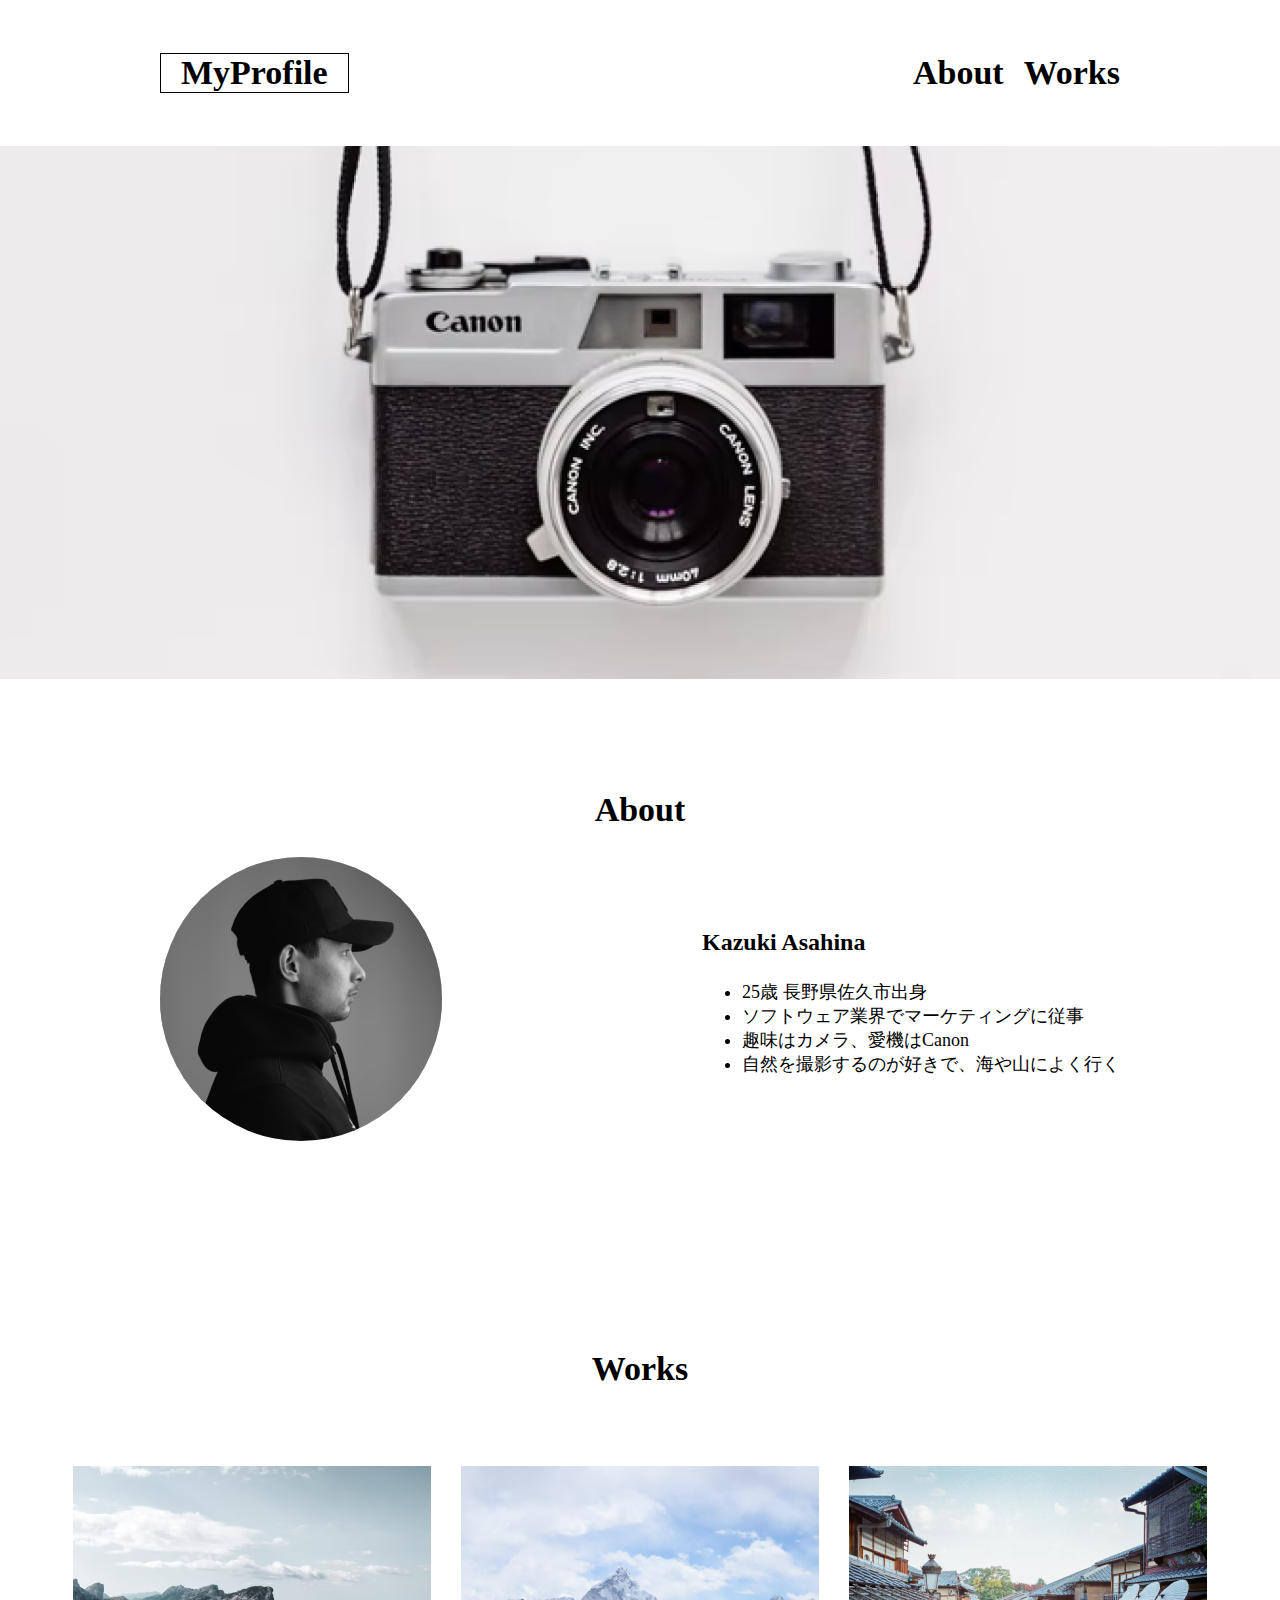
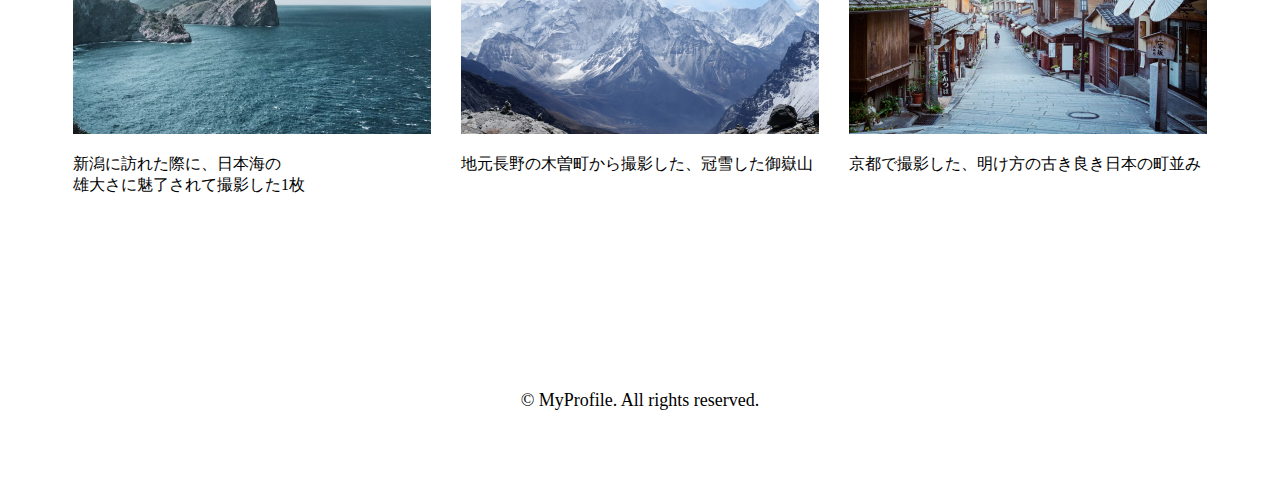
==== kadai_001/index.html @ 2a931416 "kada_001提出" ====
<!DOCTYPE html>
<html>

  <head>  
    <meta name="discription" content="朝比奈一樹の趣味のカメラを掲載します">
    <meta name="viewport" content="width=device-width,initial-scale=1.0">
    <title>MyProfile</title>
    <meta charset="utf-8">
    <link rel="stylesheet" href="style.css">
    <link rel="preconnect" href="https://fonts.googleapis.com">
    <link rel="preconnect" href="https://fonts.gstatic.com" crossorigin>
    <link href="https://fonts.googleapis.com/css2?family=Josefin+Sans&family=Noto+Sans+JP&family=Noto+Sans:ital,wght@0,100..900;1,100..900&display=swap" rel="stylesheet">
  </head> 
<body>
<header class="header">
  <h1 class="header-logo">MyProfile</h1>
  <nav class="nav">
    <ul>
      <li><a href="#about">About</a></li>
      <li><a href="#works">Works</a></li>
    </ul>
  </nav>

</header>
<main class="main">
  <article>
    <div class="main-pic">
      <img src="images/main.png" alt="camera">
    </div>
    <div class="about">
    <h2>About</h2>
    <section class="about-inner">
      <img src="images/about.png" alt="KazukiAsahina">
      <div>  
      <h3>Kazuki Asahina</h3>
      <ul class="inner-container">
        <li>25歳 長野県佐久市出身</li>
        <li>ソフトウェア業界でマーケティングに従事</li>
        <li>趣味はカメラ、愛機はCanon</li>
        <li>自然を撮影するのが好きで、海や山によく行く</li>
      </ul>
      </div>
    </section>
    </div>
    <div class="works">
    <h2>Works</h2>
    <section class="works-inner">
      <div>
        <img src="images/works1.png" alt="日本海" id="nihonkai-pic">
        <p>新潟に訪れた際に、日本海の<br>雄大さに魅了されて撮影した1枚</p>
      </div>
      <div >
        <img src="images/works2.png" alt="御嶽山" id="nagano-pic">
        <p>地元長野の木曽町から撮影した、冠雪した御嶽山</p>
      </div>
      <div>
        <img src="images/works3.png" alt="京都" id="kyoto-pic">
        <p>京都で撮影した、明け方の古き良き日本の町並み</p>
      </div>
     </section>
  </div>
  </article>

</main>
<footer class="footer">
<p>© MyProfile. All rights reserved.</p>
</footer>
</body>
---- kadai_001/style.css ----
body {
  margin: 0px;
  padding: 0px;
}

/*ヘッダー*/
.header {
  display: flex;
  justify-content: space-between;
  max-width: 960px;
  margin: 0 auto;
  align-items: center;
  padding: 30px 0;

}

.header-logo {
  border: solid 1px black;
  padding: 0 20px;
  font-size: 34px;
}

nav ul{
  display: flex;
  list-style: none;
  gap: 20px;

}

nav a{
  text-decoration: none;
  color:black;
  font-size:34px;
  font-weight: bold;
}

/*メインビジュアル*/

.main-pic img{
width: 100%;
}

/*About*/
.about {
 padding:80px 0;

}

.about h2{
  text-align:center;
  font-size: 34px;
}

.about-inner {
  display:flex;
  justify-content:space-between;
  max-width: 960px;
  margin: 0 auto;
  align-items: center;
}

.about-inner img{
  border-radius: 50%;
}

.about-inner h3 {
  font-size:24px;
}

.inner-container {
  font-size: 18px;
}

/*works*/
.works {
padding:100px 0;
}

.works h2{
  text-align:center;
  font-size: 34px;
  padding-bottom:50px;
}


.works-inner {
  display:flex;
  justify-content:center;
  gap: 30px;
  margin:auto 0;
}

/*footer*/
.footer {
  font-size: 18px;
  text-align:center;
  padding:60px 0;
}


/*スマホ対応*/
@media (max-width: 767px) { 
  .header-logo{
  font-size: 28px;
}

nav a{
  font-size:28px;
}
.main-pic img{
  width: 100%;
  padding-top:30px;
  }

  .about {
    padding:30px 0;
  }
  .about-inner {
    display: flex;
    flex-direction: column;
  }

  .about-inner h3{
    text-align:center;
  }

  .works-inner {
    display:flex;
    flex-direction: column;
    justify-content:center;
    gap: 30px;
    margin:auto 0;
  }

  .works-inner p {
    text-align: center;
  }

  #nihonkai-pic {
    position: relative;
    left:35px;
  }

  #nagano-pic {
    position: relative;
    left:35px;
  }

  #kyoto-pic {
    position: relative;
    left:35px;
  }
  }
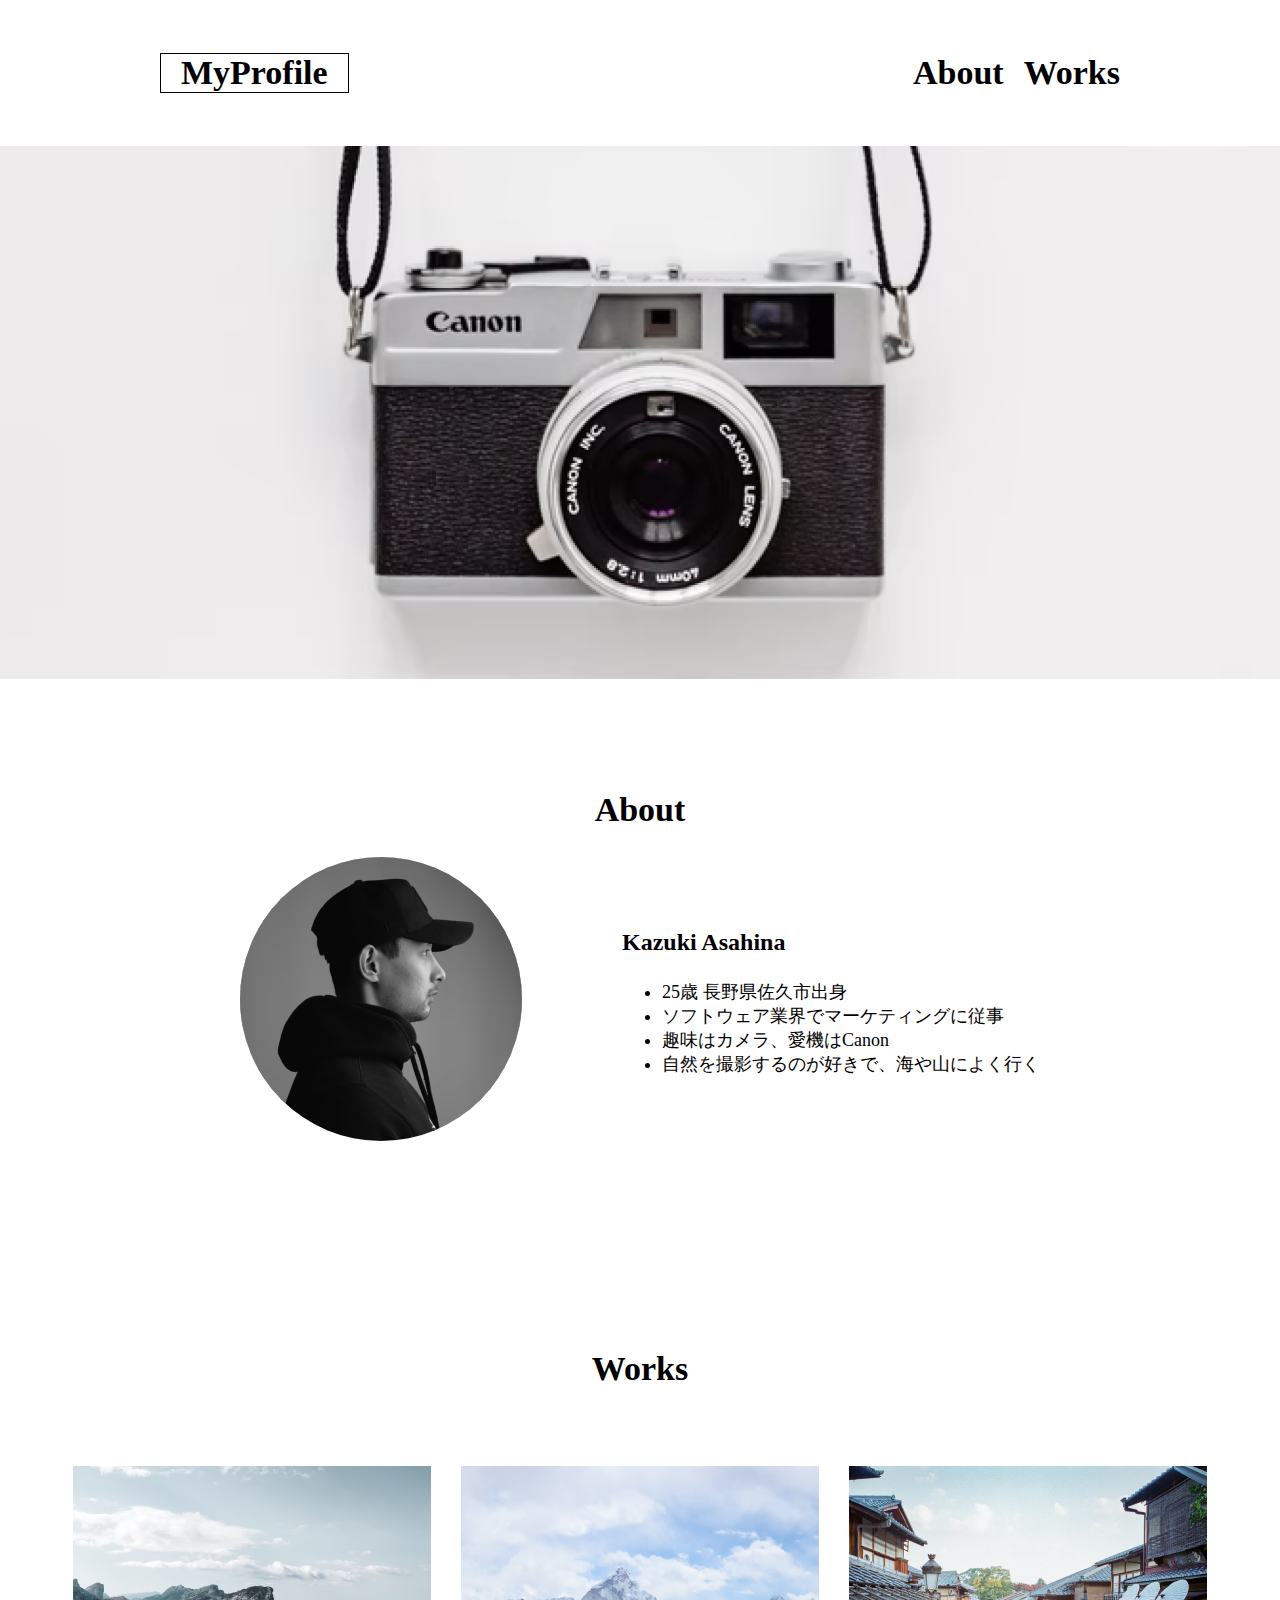
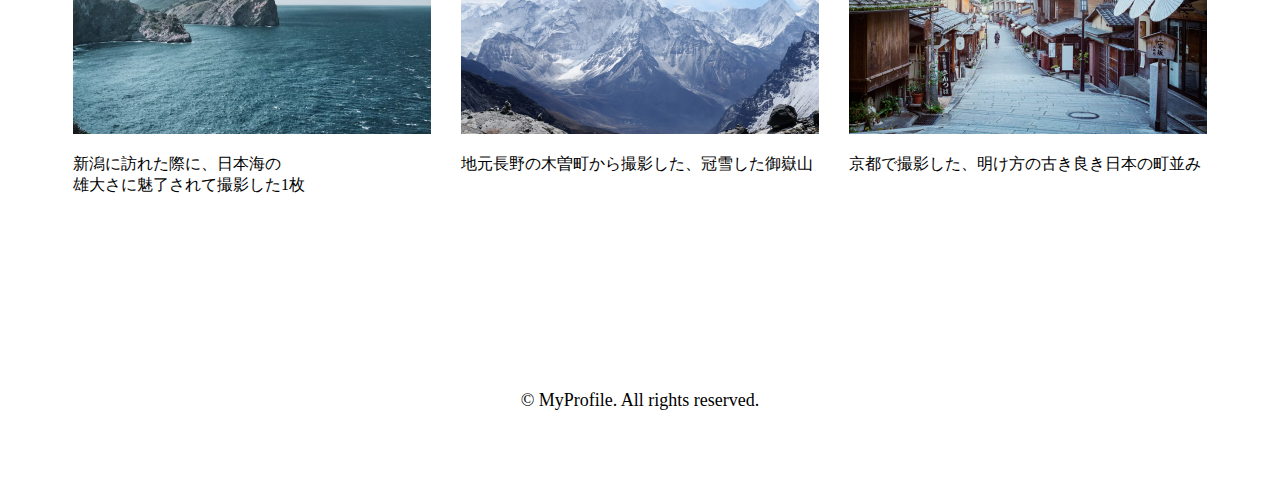
==== commit a4246371: "kadai_001再提出" ====
--- a/kadai_001/index.html
+++ b/kadai_001/index.html
@@ -13,7 +13,7 @@
   </head> 
 <body>
 <header class="header">
-  <h1 class="header-logo">MyProfile</h1>
+  <h1 class="header-logo"><a href="index.html">MyProfile</a></h1>
   <nav class="nav">
     <ul>
       <li><a href="#about">About</a></li>
@@ -28,7 +28,7 @@
       <img src="images/main.png" alt="camera">
     </div>
     <div class="about">
-    <h2>About</h2>
+    <h2 id="about">About</h2>
     <section class="about-inner">
       <img src="images/about.png" alt="KazukiAsahina">
       <div>  
@@ -43,7 +43,7 @@
     </section>
     </div>
     <div class="works">
-    <h2>Works</h2>
+    <h2 id="works">Works</h2>
     <section class="works-inner">
       <div>
         <img src="images/works1.png" alt="日本海" id="nihonkai-pic">
--- a/kadai_001/style.css
+++ b/kadai_001/style.css
@@ -18,6 +18,11 @@
   border: solid 1px black;
   padding: 0 20px;
   font-size: 34px;
+}
+
+.header-logo a {
+  text-decoration: none;
+  color:black;
 }
 
 nav ul{
@@ -53,7 +58,8 @@
 
 .about-inner {
   display:flex;
-  justify-content:space-between;
+  justify-content:center;
+  gap: 100px;
   max-width: 960px;
   margin: 0 auto;
   align-items: center;
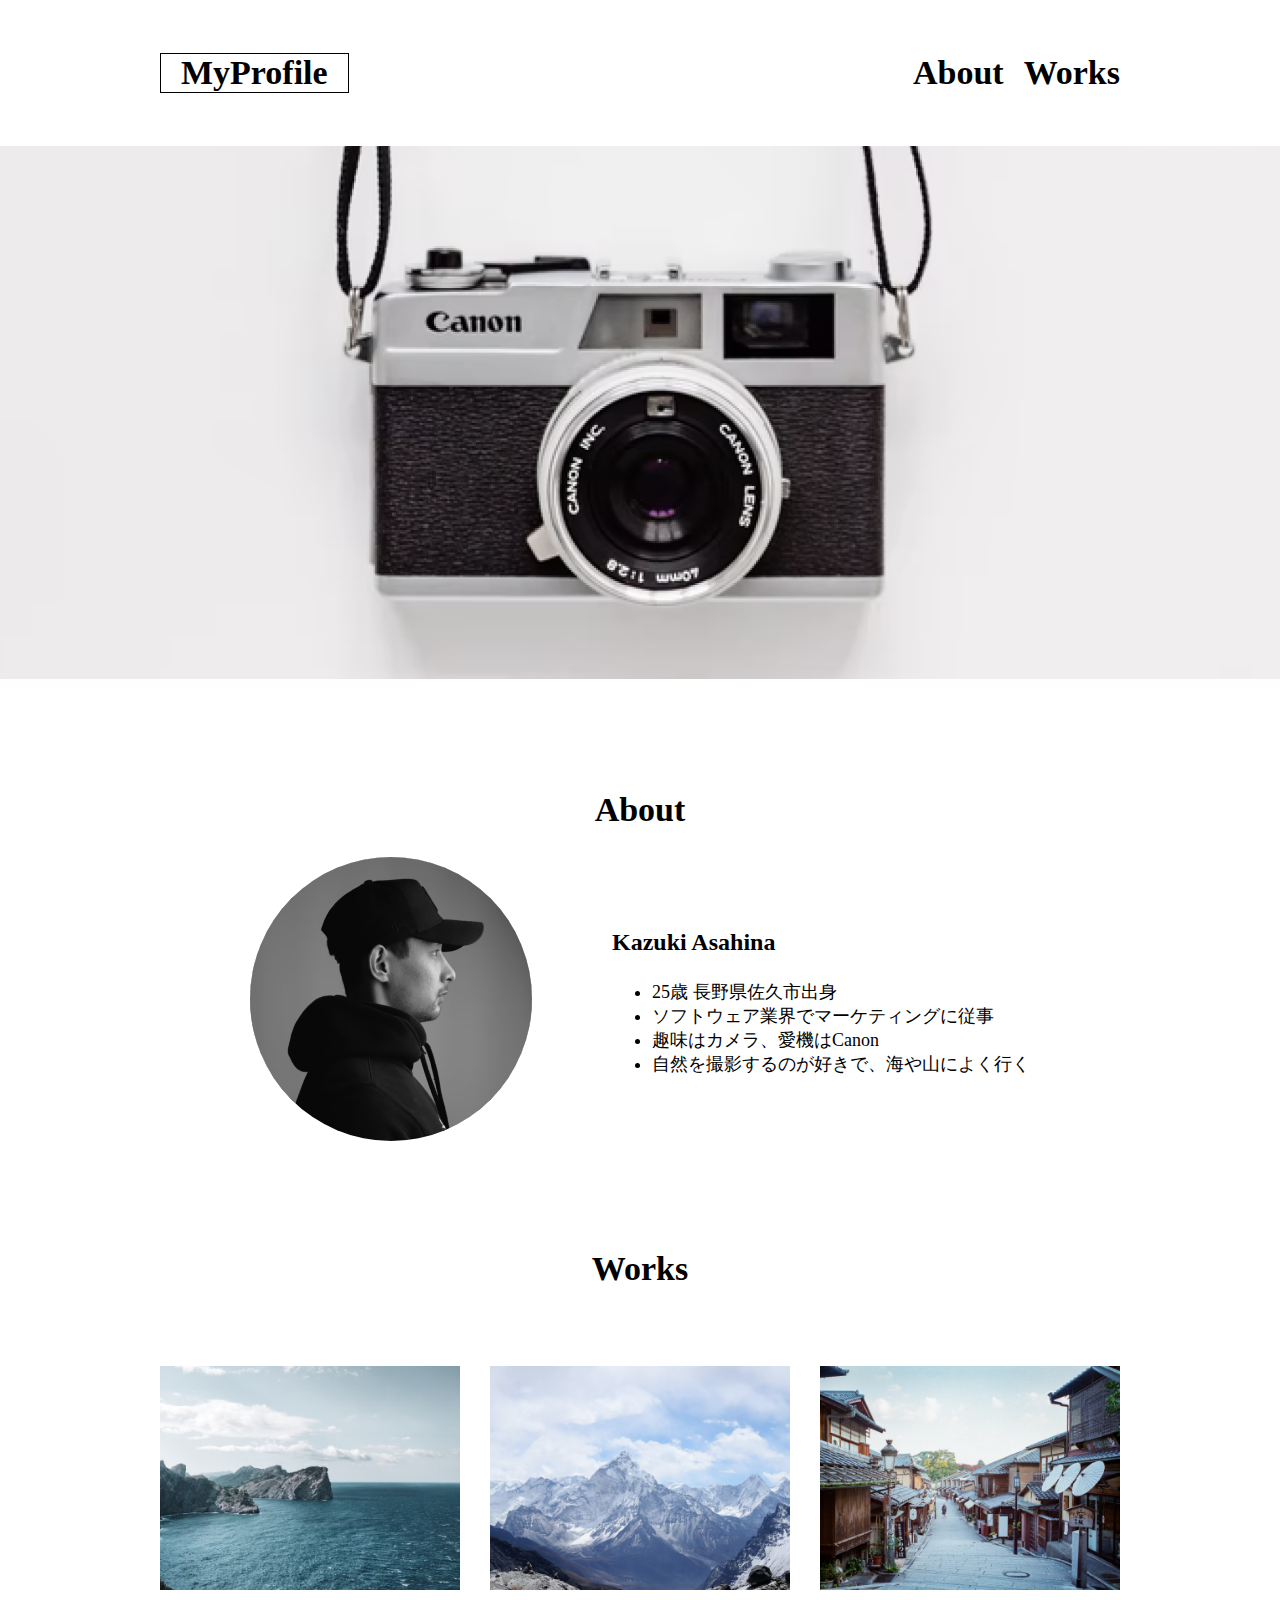
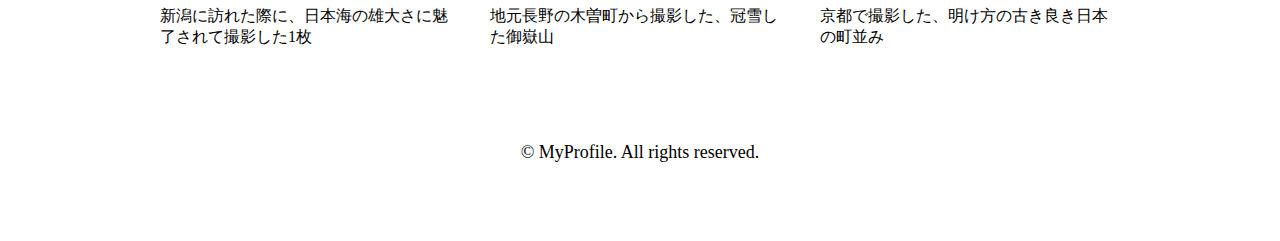
==== commit 276cd8af: "kadai_001再提出" ====
--- a/kadai_001/index.html
+++ b/kadai_001/index.html
@@ -46,15 +46,15 @@
     <h2 id="works">Works</h2>
     <section class="works-inner">
       <div>
-        <img src="images/works1.png" alt="日本海" id="nihonkai-pic">
-        <p>新潟に訪れた際に、日本海の<br>雄大さに魅了されて撮影した1枚</p>
+        <img src="images/works1.png" alt="日本海" class="images-pic">
+        <p>新潟に訪れた際に、日本海の雄大さに魅了されて撮影した1枚</p>
       </div>
       <div >
-        <img src="images/works2.png" alt="御嶽山" id="nagano-pic">
+        <img src="images/works2.png" alt="御嶽山" class="images-pic">
         <p>地元長野の木曽町から撮影した、冠雪した御嶽山</p>
       </div>
       <div>
-        <img src="images/works3.png" alt="京都" id="kyoto-pic">
+        <img src="images/works3.png" alt="京都" class="images-pic">
         <p>京都で撮影した、明け方の古き良き日本の町並み</p>
       </div>
      </section>
--- a/kadai_001/style.css
+++ b/kadai_001/style.css
@@ -59,10 +59,11 @@
 .about-inner {
   display:flex;
   justify-content:center;
-  gap: 100px;
+  gap: 80px;
   max-width: 960px;
   margin: 0 auto;
   align-items: center;
+  padding: 0 10px;
 }
 
 .about-inner img{
@@ -77,11 +78,8 @@
   font-size: 18px;
 }
 
-/*works*/
-.works {
-padding:100px 0;
-}
-
+
+/*Works*/
 .works h2{
   text-align:center;
   font-size: 34px;
@@ -93,8 +91,24 @@
   display:flex;
   justify-content:center;
   gap: 30px;
-  margin:auto 0;
-}
+  margin:0 auto;
+  max-width: 960px;
+
+}
+
+.works-inner > div {
+  width:calc((100% - 60px)/3);
+}
+
+
+.images-pic {
+  max-width:100%;
+  height: auto;
+  vertical-align: bottom;
+}
+
+
+
 
 /*footer*/
 .footer {
@@ -106,54 +120,83 @@
 
 /*スマホ対応*/
 @media (max-width: 767px) { 
+
+.header {
+  display: flex;
+  justify-content: center;
+  width: 100%;
+  margin: 0 auto;
+  align-items: center;
+  padding: 15px 0;
+
+}
+
+nav ul{
+  display: flex;
+  list-style: none;
+  gap: 15px;
+  padding-left:20px;
+
+}
+
   .header-logo{
   font-size: 28px;
-}
+  padding: 0 15px;
+}
+
 
 nav a{
-  font-size:28px;
-}
-.main-pic img{
-  width: 100%;
-  padding-top:30px;
-  }
+  font-size:21px;
+}
+
 
   .about {
-    padding:30px 0;
-  }
+    padding:10px 0 30px 0;
+  }
+
   .about-inner {
     display: flex;
     flex-direction: column;
-  }
+    gap:0;
+    padding:40px 0 0;
+  }
+
 
   .about-inner h3{
-    text-align:center;
-  }
+    text-align: left;
+    padding-left:50px;
+  }
+
+  #works {
+    padding:40px 0 20px 0;
+    margin:0;
+    }
 
   .works-inner {
-    display:flex;
     flex-direction: column;
-    justify-content:center;
-    gap: 30px;
-    margin:auto 0;
-  }
-
+  }
+
+  
+  .inner-container {
+    font-size: 18px;
+    margin:0 50px;
+  }
+
+
+  .works-inner > div {
+    width:auto;
+  }
   .works-inner p {
     text-align: center;
   }
 
-  #nihonkai-pic {
-    position: relative;
-    left:35px;
-  }
-
-  #nagano-pic {
-    position: relative;
-    left:35px;
-  }
-
-  #kyoto-pic {
-    position: relative;
-    left:35px;
-  }
+  .images-pic {
+    width:100%;
+    height: auto;
+  }
+
+  .footer {
+    padding: 0;
+  }
+
   }